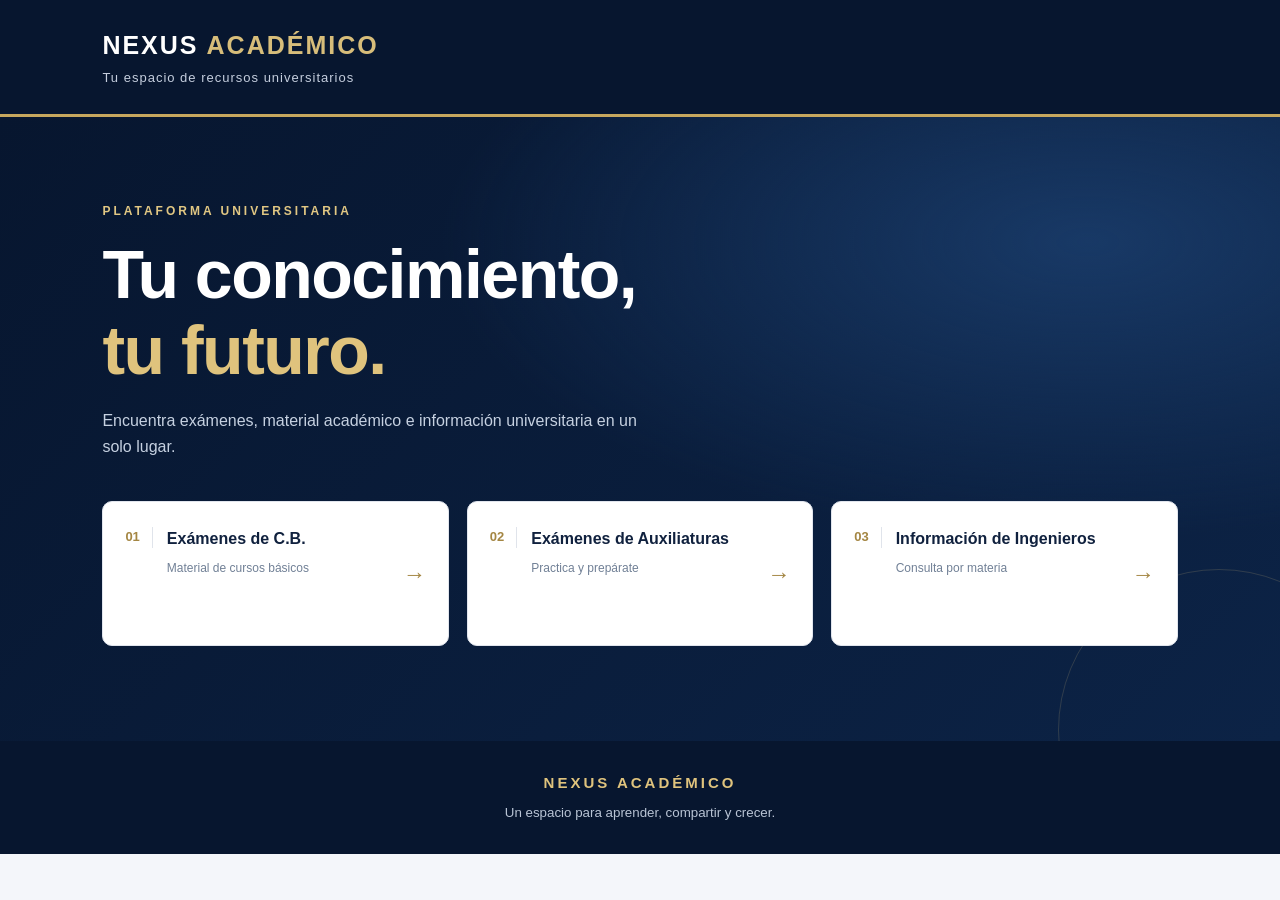
==== index.html @ 1595bf20 "Actualizar diseño y materias de examenes" ====
<!DOCTYPE html>
<html lang="es">
<head>
    <meta charset="UTF-8">
    <meta name="viewport" content="width=device-width, initial-scale=1.0">
    <title>Nexus Académico</title>
    <link rel="stylesheet" href="styles.css">
</head>
<body>

    <header class="encabezado">
        <a href="index.html" class="logo">NEXUS <span>ACADÉMICO</span></a>
        <p>Tu espacio de recursos universitarios</p>
    </header>

    <main>
        <section id="inicio" class="portada">
            <p class="etiqueta">PLATAFORMA UNIVERSITARIA</p>

            <h1>Tu conocimiento,<br><span>tu futuro.</span></h1>

            <p class="descripcion">
                Encuentra exámenes, material académico e información
                universitaria en un solo lugar.
            </p>

            <div class="menu-principal">

                <a href="cb.html" class="boton-menu">
                    <span class="numero">01</span>
                    <span>
                        <strong>Exámenes de C.B.</strong>
                        <small>Material de cursos básicos</small>
                    </span>
                    <span class="flecha">→</span>
                </a>

                <a href="auxiliaturas.html" class="boton-menu">
                    <span class="numero">02</span>
                    <span>
                        <strong>Exámenes de Auxiliaturas</strong>
                        <small>Practica y prepárate</small>
                    </span>
                    <span class="flecha">→</span>
                </a>

                <a href="ingenieros.html" class="boton-menu">
                    <span class="numero">03</span>
                    <span>
                        <strong>Información de Ingenieros</strong>
                        <small>Consulta por materia</small>
                    </span>
                    <span class="flecha">→</span>
                </a>

            </div>
        </section>
    </main>

    <footer>
        <p>NEXUS ACADÉMICO</p>
        <small>Un espacio para aprender, compartir y crecer.</small>
    </footer>

</body>
</html>
---- styles.css ----
/* =================================
   NEXUS ACADÉMICO - DISEÑO PRINCIPAL
================================= */

* {
    margin: 0;
    padding: 0;
    box-sizing: border-box;
}

html {
    scroll-behavior: smooth;
    scroll-padding-top: 30px;
}

body {
    font-family: "Segoe UI", Arial, sans-serif;
    background: #f4f6fa;
    color: #17243c;
    line-height: 1.6;
}

/* ENCABEZADO */

.encabezado {
    background: #07162f;
    color: white;
    padding: 25px 8%;
    border-bottom: 3px solid #c6a75e;
}

.logo {
    display: inline-block;
    color: white;
    text-decoration: none;
    font-size: 25px;
    font-weight: 800;
    letter-spacing: 2px;
}

.logo span {
    color: #d7bd7a;
}

.encabezado p {
    color: #c5cede;
    font-size: 13px;
    margin-top: 3px;
    letter-spacing: 1px;
}

/* PORTADA PRINCIPAL */

.portada {
    background:
        radial-gradient(ellipse at 85% 20%, #183966 0%, transparent 42%),
        linear-gradient(135deg, #07162f, #0c2346);
    color: white;
    padding: 85px 8% 95px;
    position: relative;
    overflow: hidden;
}

.portada::after {
    content: "";
    position: absolute;
    width: 320px;
    height: 320px;
    border: 1px solid rgba(215, 189, 122, 0.18);
    border-radius: 50%;
    right: -100px;
    bottom: -150px;
    pointer-events: none;
}

.etiqueta {
    color: #b4944f;
    font-size: 12px;
    font-weight: 800;
    letter-spacing: 3px;
    margin-bottom: 15px;
}

.portada .etiqueta {
    color: #e1c783;
}

.portada h1 {
    font-size: clamp(42px, 6vw, 68px);
    line-height: 1.12;
    margin-bottom: 20px;
    letter-spacing: -1.5px;
}

.portada h1 span {
    color: #dfc37d;
}

.descripcion {
    max-width: 540px;
    color: #c6d1e1;
    font-size: 16px;
    margin-bottom: 42px;
}

/* BOTONES PRINCIPALES */

.menu-principal {
    display: grid;
    grid-template-columns: repeat(3, minmax(0, 1fr));
    gap: 18px;
    position: relative;
    z-index: 1;
}

.boton-menu {
    background: #ffffff;
    color: #10213e;
    text-decoration: none;
    padding: 25px 22px;
    min-height: 145px;
    border-radius: 10px;
    border: 1px solid #e1e5ed;
    display: flex;
    align-items: flex-start;
    gap: 14px;
    transition: transform 0.25s, box-shadow 0.25s;
}

.boton-menu:hover {
    transform: translateY(-6px);
    box-shadow: 0 15px 35px rgba(0, 0, 0, 0.2);
}

.numero {
    color: #a48643;
    font-size: 13px;
    font-weight: 800;
    border-right: 1px solid #e0e4eb;
    padding-right: 12px;
}

.boton-menu strong {
    display: block;
    font-size: 16px;
    line-height: 1.5;
}

.boton-menu small {
    display: block;
    color: #718096;
    margin-top: 8px;
    font-size: 12px;
}

.flecha {
    color: #a48643;
    font-size: 23px;
    margin-left: auto;
    align-self: center;
}

/* SECCIONES */

.seccion {
    padding: 75px 8%;
    scroll-margin-top: 15px;
}

.seccion:nth-of-type(odd) {
    background: #ffffff;
}

.volver {
    display: inline-block;
    color: #304b72;
    text-decoration: none;
    font-size: 13px;
    font-weight: 700;
    margin-bottom: 28px;
}

.volver:hover {
    color: #a48643;
}

.seccion h2,
.comentarios h2 {
    font-size: clamp(27px, 4vw, 38px);
    color: #0a1b38;
    margin-bottom: 8px;
}

.texto-seccion {
    color: #748096;
    margin-bottom: 30px;
}

/* TARJETAS DE MATERIAS */

.materias {
    display: grid;
    grid-template-columns: repeat(3, minmax(0, 1fr));
    gap: 22px;
    margin-top: 30px;
}

.tarjeta-materia {
    background: #ffffff;
    border: 1px solid #e3e8f0;
    border-radius: 12px;
    padding: 28px 23px;
    box-shadow: 0 5px 20px rgba(14, 34, 66, 0.04);
    transition: transform 0.2s, box-shadow 0.2s;
}

.tarjeta-materia:hover {
    transform: translateY(-4px);
    box-shadow: 0 12px 30px rgba(14, 34, 66, 0.1);
}

.tarjeta-materia h3 {
    color: #102b53;
    font-size: 27px;
    letter-spacing: 2px;
}

.tarjeta-materia p {
    color: #7c8799;
    font-size: 13px;
    margin-bottom: 22px;
}

.boton-secundario {
    display: inline-block;
    background: #f1f4f9;
    border: 1px solid #dfe5ef;
    color: #19365f;
    padding: 10px 13px;
    border-radius: 6px;
    margin: 4px 3px 4px 0;
    font-size: 12px;
    font-weight: 700;
    cursor: pointer;
    transition: background 0.2s, color 0.2s;
}

.boton-secundario:hover {
    background: #102b53;
    color: white;
}

/* COMENTARIOS */

.comentarios {
    background: #eaf0f7;
    padding: 75px 8%;
}

.comentarios form {
    max-width: 650px;
    background: white;
    padding: 30px;
    border-radius: 12px;
    border: 1px solid #dfe6ef;
    box-shadow: 0 8px 25px rgba(14, 34, 66, 0.05);
}

.comentarios label {
    display: block;
    color: #203554;
    font-weight: 700;
    font-size: 13px;
    margin-bottom: 8px;
}

.comentarios input,
.comentarios textarea {
    width: 100%;
    padding: 13px 14px;
    border: 1px solid #dce3ed;
    border-radius: 7px;
    margin-bottom: 20px;
    font: inherit;
    font-size: 14px;
    color: #17243c;
    background: #fbfcfe;
    outline: none;
}

.comentarios input:focus,
.comentarios textarea:focus {
    border-color: #284b7a;
    box-shadow: 0 0 0 3px rgba(40, 75, 122, 0.1);
}

.comentarios textarea {
    resize: vertical;
}

.boton-enviar {
    background: #0b2143;
    color: white;
    border: none;
    border-radius: 7px;
    padding: 13px 22px;
    font-size: 13px;
    font-weight: 700;
    cursor: pointer;
    transition: background 0.2s;
}

.boton-enviar:hover {
    background: #244675;
}

/* COMENTARIOS PUBLICADOS */

#lista-comentarios {
    max-width: 650px;
    margin-top: 25px;
}

.comentario-publicado {
    background: white;
    border-left: 4px solid #b4944f;
    padding: 18px;
    border-radius: 7px;
    margin-bottom: 12px;
    overflow-wrap: anywhere;
}

.comentario-publicado strong {
    color: #102b53;
}

.comentario-publicado p {
    color: #59677c;
    margin-top: 6px;
}

/* PIE DE PÁGINA */

footer {
    background: #07162f;
    color: white;
    text-align: center;
    padding: 30px 15px;
}

footer p {
    font-size: 15px;
    font-weight: 800;
    letter-spacing: 3px;
    color: #dfc37d;
}

footer small {
    color: #b9c4d5;
    display: block;
    margin-top: 7px;
}

/* ADAPTACIÓN A CELULARES Y TABLETS */

@media (max-width: 900px) {
    .menu-principal {
        grid-template-columns: 1fr;
    }

    .boton-menu {
        min-height: auto;
    }

    .materias {
        grid-template-columns: repeat(2, minmax(0, 1fr));
    }
}

@media (max-width: 560px) {
    .encabezado {
        padding: 20px 6%;
    }

    .logo {
        font-size: 20px;
    }

    .portada,
    .seccion,
    .comentarios {
        padding: 55px 6%;
    }

    .materias {
        grid-template-columns: 1fr;
    }

    .comentarios form {
        padding: 20px;
    }
}
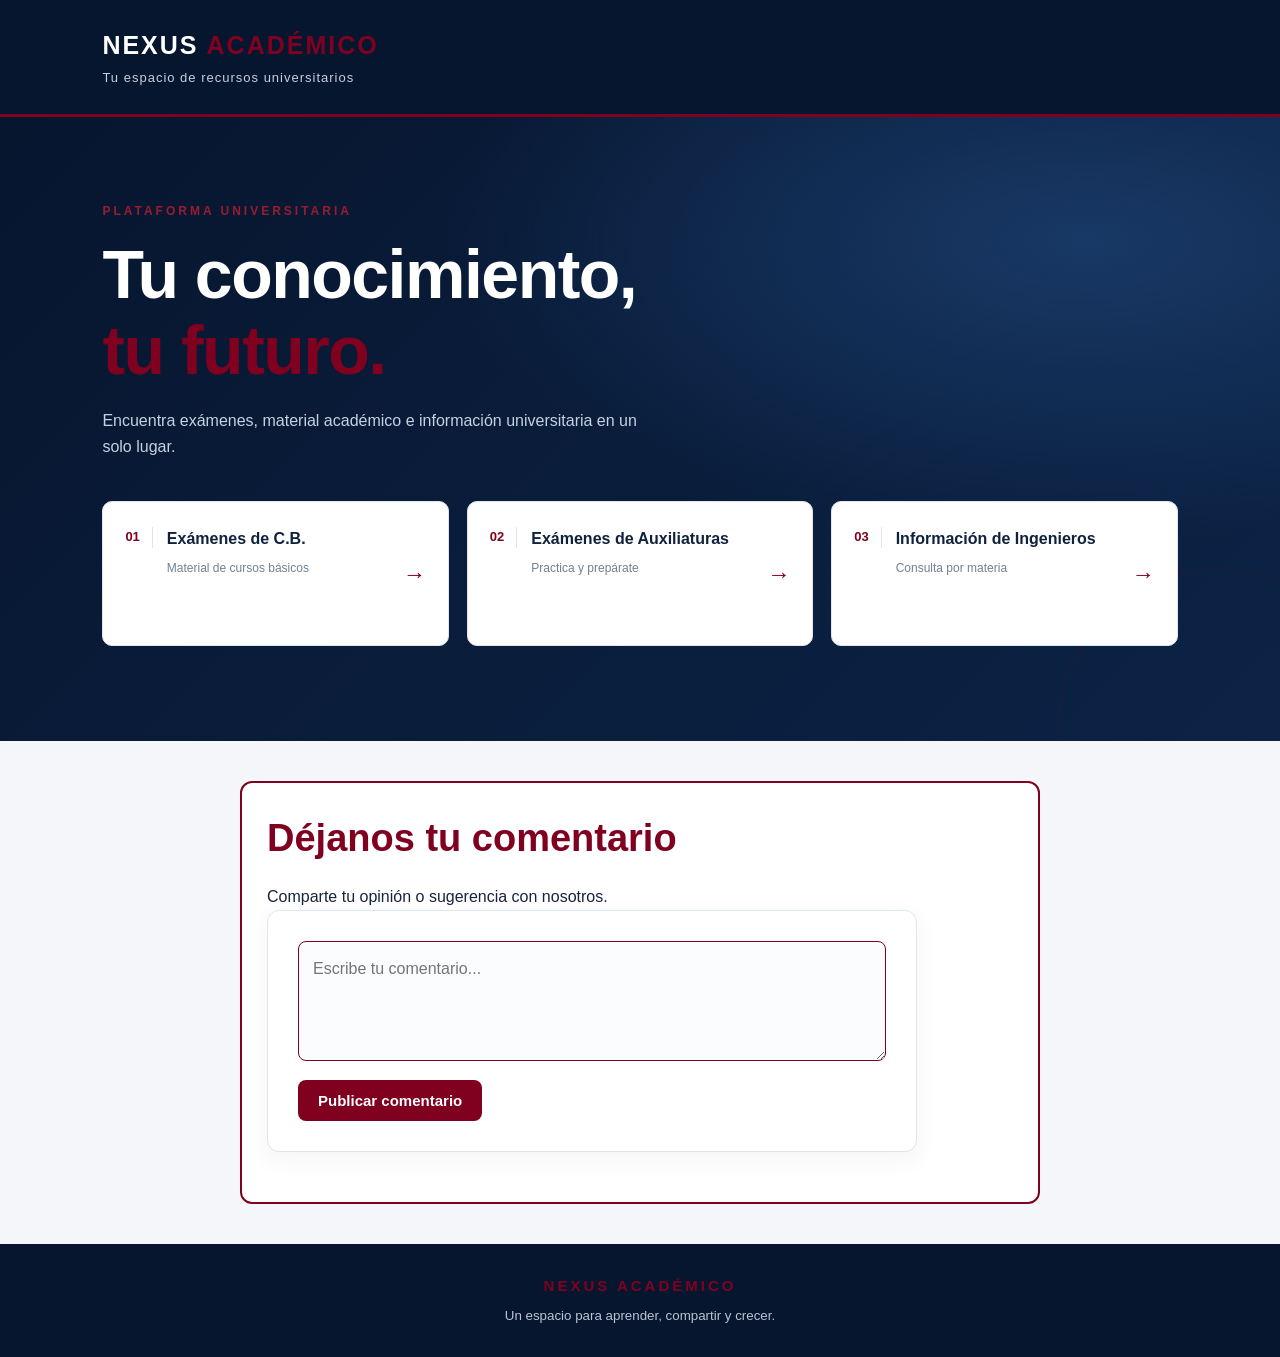
==== commit 991d30a0: "Agregar comentarios con opcion de eliminar" ====
--- a/index.html
+++ b/index.html
@@ -1,3 +1,4 @@
+
 <!DOCTYPE html>
 <html lang="es">
 <head>
@@ -5,19 +6,106 @@
     <meta name="viewport" content="width=device-width, initial-scale=1.0">
     <title>Nexus Académico</title>
     <link rel="stylesheet" href="styles.css">
+
+    <style>
+        .comentarios {
+            max-width: 800px;
+            margin: 40px auto;
+            padding: 25px;
+            background: #ffffff;
+            border: 2px solid #800020;
+            border-radius: 12px;
+        }
+
+        .comentarios h2 {
+            color: #800020;
+            margin-bottom: 15px;
+        }
+
+        #form-comentarios textarea {
+            width: 100%;
+            min-height: 120px;
+            padding: 14px;
+            border: 1px solid #800020;
+            border-radius: 8px;
+            font-family: inherit;
+            font-size: 16px;
+            resize: vertical;
+            box-sizing: border-box;
+            margin-bottom: 12px;
+        }
+
+        .boton-enviar {
+            background: #800020;
+            color: #ffffff;
+            border: none;
+            padding: 12px 20px;
+            border-radius: 8px;
+            cursor: pointer;
+            font-size: 15px;
+        }
+
+        .boton-enviar:hover {
+            background: #5c0017;
+        }
+
+        #lista-comentarios {
+            margin-top: 25px;
+        }
+
+        .comentario-publicado {
+            padding: 15px;
+            margin-bottom: 12px;
+            background: #f8f4f5;
+            border-left: 4px solid #800020;
+            border-radius: 6px;
+            overflow-wrap: anywhere;
+            white-space: pre-wrap;
+        }
+
+        .comentario-publicado p {
+            margin: 0;
+        }
+
+        .boton-eliminar {
+            margin-top: 12px;
+            background: #555555;
+            color: #ffffff;
+            border: none;
+            padding: 8px 12px;
+            border-radius: 6px;
+            cursor: pointer;
+        }
+
+        .boton-eliminar:hover {
+            background: #333333;
+        }
+
+        #mensaje-estado {
+            color: #800020;
+            margin-top: 10px;
+        }
+    </style>
 </head>
+
 <body>
 
     <header class="encabezado">
-        <a href="index.html" class="logo">NEXUS <span>ACADÉMICO</span></a>
+        <a href="index.html" class="logo">
+            NEXUS <span>ACADÉMICO</span>
+        </a>
         <p>Tu espacio de recursos universitarios</p>
     </header>
 
     <main>
         <section id="inicio" class="portada">
+
             <p class="etiqueta">PLATAFORMA UNIVERSITARIA</p>
 
-            <h1>Tu conocimiento,<br><span>tu futuro.</span></h1>
+            <h1>
+                Tu conocimiento,<br>
+                <span>tu futuro.</span>
+            </h1>
 
             <p class="descripcion">
                 Encuentra exámenes, material académico e información
@@ -55,6 +143,30 @@
 
             </div>
         </section>
+
+        <section class="comentarios" id="comentarios">
+
+            <h2>Déjanos tu comentario</h2>
+
+            <p>Comparte tu opinión o sugerencia con nosotros.</p>
+
+            <form id="form-comentarios">
+                <textarea
+                    id="mensaje"
+                    placeholder="Escribe tu comentario..."
+                    required
+                ></textarea>
+
+                <button type="submit" class="boton-enviar">
+                    Publicar comentario
+                </button>
+            </form>
+
+            <p id="mensaje-estado" aria-live="polite"></p>
+
+            <div id="lista-comentarios"></div>
+
+        </section>
     </main>
 
     <footer>
@@ -62,5 +174,53 @@
         <small>Un espacio para aprender, compartir y crecer.</small>
     </footer>
 
+    <script>
+        const formulario = document.getElementById("form-comentarios");
+        const campoMensaje = document.getElementById("mensaje");
+        const listaComentarios = document.getElementById("lista-comentarios");
+        const estado = document.getElementById("mensaje-estado");
+
+        formulario.addEventListener("submit", function(evento) {
+            evento.preventDefault();
+
+            const mensaje = campoMensaje.value.trim();
+
+            if (mensaje === "") {
+                estado.textContent = "Escribe un comentario antes de publicar.";
+                return;
+            }
+
+            const comentario = document.createElement("div");
+            comentario.className = "comentario-publicado";
+
+            const texto = document.createElement("p");
+            texto.textContent = mensaje;
+
+            const botonEliminar = document.createElement("button");
+            botonEliminar.type = "button";
+            botonEliminar.textContent = "🗑️ Eliminar";
+            botonEliminar.className = "boton-eliminar";
+
+            botonEliminar.addEventListener("click", function() {
+                const confirmar = confirm(
+                    "¿Estás segura de que quieres eliminar este comentario?"
+                );
+
+                if (confirmar) {
+                    comentario.remove();
+                    estado.textContent = "Comentario eliminado.";
+                }
+            });
+
+            comentario.appendChild(texto);
+            comentario.appendChild(botonEliminar);
+
+            listaComentarios.prepend(comentario);
+
+            campoMensaje.value = "";
+            estado.textContent = "¡Comentario publicado!";
+        });
+    </script>
+
 </body>
 </html>
--- a/styles.css
+++ b/styles.css
@@ -1,5 +1,7 @@
+
 /* =================================
    NEXUS ACADÉMICO - DISEÑO PRINCIPAL
+   AZUL MARINO, BLANCO Y ROJO VINO
 ================================= */
 
 * {
@@ -26,7 +28,7 @@
     background: #07162f;
     color: white;
     padding: 25px 8%;
-    border-bottom: 3px solid #c6a75e;
+    border-bottom: 3px solid #800020;
 }
 
 .logo {
@@ -39,7 +41,7 @@
 }
 
 .logo span {
-    color: #d7bd7a;
+    color: #800020;
 }
 
 .encabezado p {
@@ -66,7 +68,7 @@
     position: absolute;
     width: 320px;
     height: 320px;
-    border: 1px solid rgba(215, 189, 122, 0.18);
+    border: 1px solid rgba(128, 0, 32, 0.18);
     border-radius: 50%;
     right: -100px;
     bottom: -150px;
@@ -74,7 +76,7 @@
 }
 
 .etiqueta {
-    color: #b4944f;
+    color: #800020;
     font-size: 12px;
     font-weight: 800;
     letter-spacing: 3px;
@@ -82,7 +84,7 @@
 }
 
 .portada .etiqueta {
-    color: #e1c783;
+    color: #9B1B30;
 }
 
 .portada h1 {
@@ -93,7 +95,7 @@
 }
 
 .portada h1 span {
-    color: #dfc37d;
+    color: #800020;
 }
 
 .descripcion {
@@ -133,7 +135,7 @@
 }
 
 .numero {
-    color: #a48643;
+    color: #800020;
     font-size: 13px;
     font-weight: 800;
     border-right: 1px solid #e0e4eb;
@@ -154,7 +156,7 @@
 }
 
 .flecha {
-    color: #a48643;
+    color: #800020;
     font-size: 23px;
     margin-left: auto;
     align-self: center;
@@ -181,7 +183,7 @@
 }
 
 .volver:hover {
-    color: #a48643;
+    color: #800020;
 }
 
 .seccion h2,
@@ -246,7 +248,8 @@
 }
 
 .boton-secundario:hover {
-    background: #102b53;
+    background: #800020;
+    border-color: #800020;
     color: white;
 }
 
@@ -290,8 +293,8 @@
 
 .comentarios input:focus,
 .comentarios textarea:focus {
-    border-color: #284b7a;
-    box-shadow: 0 0 0 3px rgba(40, 75, 122, 0.1);
+    border-color: #800020;
+    box-shadow: 0 0 0 3px rgba(128, 0, 32, 0.1);
 }
 
 .comentarios textarea {
@@ -311,7 +314,7 @@
 }
 
 .boton-enviar:hover {
-    background: #244675;
+    background: #800020;
 }
 
 /* COMENTARIOS PUBLICADOS */
@@ -323,7 +326,7 @@
 
 .comentario-publicado {
     background: white;
-    border-left: 4px solid #b4944f;
+    border-left: 4px solid #800020;
     padding: 18px;
     border-radius: 7px;
     margin-bottom: 12px;
@@ -352,7 +355,7 @@
     font-size: 15px;
     font-weight: 800;
     letter-spacing: 3px;
-    color: #dfc37d;
+    color: #800020;
 }
 
 footer small {
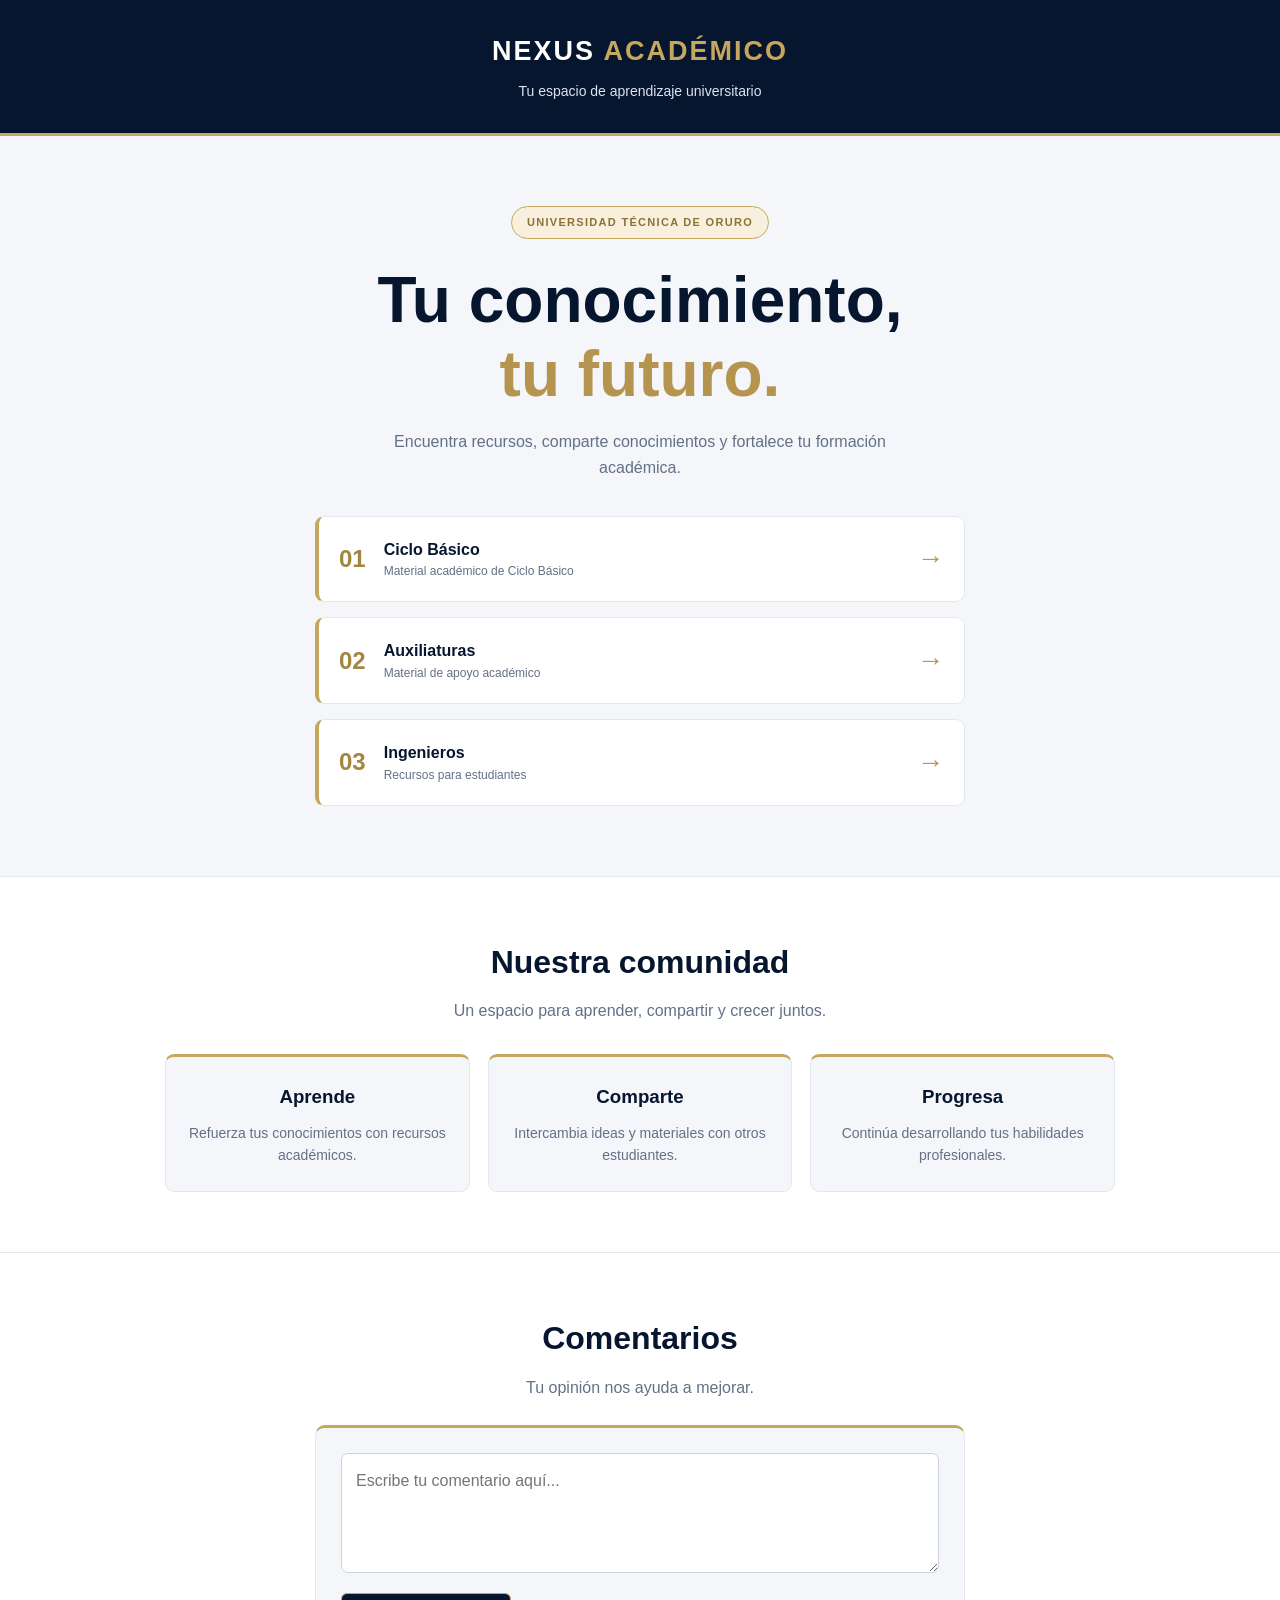
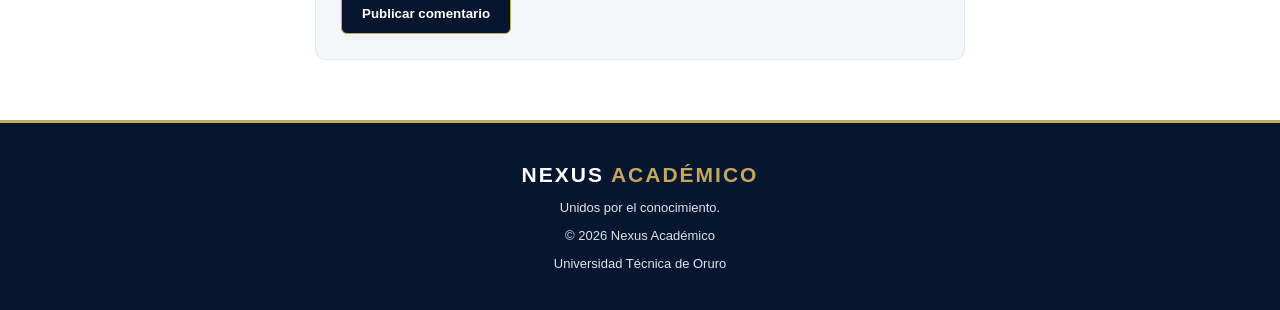
==== commit 4f833e1b: "Actualizar diseño de Auxiliaturas" ====
--- a/index.html
+++ b/index.html
@@ -6,219 +6,142 @@
     <meta name="viewport" content="width=device-width, initial-scale=1.0">
     <title>Nexus Académico</title>
     <link rel="stylesheet" href="styles.css">
-
-    <style>
-        .comentarios {
-            max-width: 800px;
-            margin: 40px auto;
-            padding: 25px;
-            background: #ffffff;
-            border: 2px solid #800020;
-            border-radius: 12px;
-        }
-
-        .comentarios h2 {
-            color: #800020;
-            margin-bottom: 15px;
-        }
-
-        #form-comentarios textarea {
-            width: 100%;
-            min-height: 120px;
-            padding: 14px;
-            border: 1px solid #800020;
-            border-radius: 8px;
-            font-family: inherit;
-            font-size: 16px;
-            resize: vertical;
-            box-sizing: border-box;
-            margin-bottom: 12px;
-        }
-
-        .boton-enviar {
-            background: #800020;
-            color: #ffffff;
-            border: none;
-            padding: 12px 20px;
-            border-radius: 8px;
-            cursor: pointer;
-            font-size: 15px;
-        }
-
-        .boton-enviar:hover {
-            background: #5c0017;
-        }
-
-        #lista-comentarios {
-            margin-top: 25px;
-        }
-
-        .comentario-publicado {
-            padding: 15px;
-            margin-bottom: 12px;
-            background: #f8f4f5;
-            border-left: 4px solid #800020;
-            border-radius: 6px;
-            overflow-wrap: anywhere;
-            white-space: pre-wrap;
-        }
-
-        .comentario-publicado p {
-            margin: 0;
-        }
-
-        .boton-eliminar {
-            margin-top: 12px;
-            background: #555555;
-            color: #ffffff;
-            border: none;
-            padding: 8px 12px;
-            border-radius: 6px;
-            cursor: pointer;
-        }
-
-        .boton-eliminar:hover {
-            background: #333333;
-        }
-
-        #mensaje-estado {
-            color: #800020;
-            margin-top: 10px;
-        }
-    </style>
 </head>
-
 <body>
 
     <header class="encabezado">
         <a href="index.html" class="logo">
             NEXUS <span>ACADÉMICO</span>
         </a>
-        <p>Tu espacio de recursos universitarios</p>
+        <p>Tu espacio de aprendizaje universitario</p>
     </header>
 
     <main>
-        <section id="inicio" class="portada">
+        <section class="portada">
+            <div class="etiqueta">UNIVERSIDAD TÉCNICA DE ORURO</div>
 
-            <p class="etiqueta">PLATAFORMA UNIVERSITARIA</p>
-
-            <h1>
-                Tu conocimiento,<br>
+            <h1>Tu conocimiento,<br>
                 <span>tu futuro.</span>
             </h1>
 
             <p class="descripcion">
-                Encuentra exámenes, material académico e información
-                universitaria en un solo lugar.
+                Encuentra recursos, comparte conocimientos
+                y fortalece tu formación académica.
             </p>
 
             <div class="menu-principal">
-
                 <a href="cb.html" class="boton-menu">
                     <span class="numero">01</span>
-                    <span>
-                        <strong>Exámenes de C.B.</strong>
-                        <small>Material de cursos básicos</small>
+                    <span class="texto-boton">
+                        <strong>Ciclo Básico</strong>
+                        <small>Material académico de Ciclo Básico</small>
                     </span>
                     <span class="flecha">→</span>
                 </a>
 
                 <a href="auxiliaturas.html" class="boton-menu">
                     <span class="numero">02</span>
-                    <span>
-                        <strong>Exámenes de Auxiliaturas</strong>
-                        <small>Practica y prepárate</small>
+                    <span class="texto-boton">
+                        <strong>Auxiliaturas</strong>
+                        <small>Material de apoyo académico</small>
                     </span>
                     <span class="flecha">→</span>
                 </a>
 
                 <a href="ingenieros.html" class="boton-menu">
                     <span class="numero">03</span>
-                    <span>
-                        <strong>Información de Ingenieros</strong>
-                        <small>Consulta por materia</small>
+                    <span class="texto-boton">
+                        <strong>Ingenieros</strong>
+                        <small>Recursos para estudiantes</small>
                     </span>
                     <span class="flecha">→</span>
                 </a>
-
             </div>
         </section>
 
-        <section class="comentarios" id="comentarios">
+        <section class="seccion">
+            <h2>Nuestra comunidad</h2>
+            <p>
+                Un espacio para aprender, compartir y crecer juntos.
+            </p>
 
-            <h2>Déjanos tu comentario</h2>
+            <div class="materias">
+                <div class="tarjeta-materia">
+                    <h3>Aprende</h3>
+                    <p>Refuerza tus conocimientos con recursos académicos.</p>
+                </div>
 
-            <p>Comparte tu opinión o sugerencia con nosotros.</p>
+                <div class="tarjeta-materia">
+                    <h3>Comparte</h3>
+                    <p>Intercambia ideas y materiales con otros estudiantes.</p>
+                </div>
 
-            <form id="form-comentarios">
-                <textarea
-                    id="mensaje"
-                    placeholder="Escribe tu comentario..."
-                    required
-                ></textarea>
+                <div class="tarjeta-materia">
+                    <h3>Progresa</h3>
+                    <p>Continúa desarrollando tus habilidades profesionales.</p>
+                </div>
+            </div>
+        </section>
 
-                <button type="submit" class="boton-enviar">
+        <section class="seccion">
+            <h2>Comentarios</h2>
+            <p>Tu opinión nos ayuda a mejorar.</p>
+
+            <div class="comentarios">
+                <textarea id="mensaje"
+                    placeholder="Escribe tu comentario aquí..."
+                    maxlength="500"></textarea>
+
+                <button class="boton-enviar" id="publicar" type="button">
                     Publicar comentario
                 </button>
-            </form>
 
-            <p id="mensaje-estado" aria-live="polite"></p>
-
-            <div id="lista-comentarios"></div>
-
+                <div id="lista-comentarios"></div>
+            </div>
         </section>
     </main>
 
     <footer>
-        <p>NEXUS ACADÉMICO</p>
-        <small>Un espacio para aprender, compartir y crecer.</small>
+        <a href="index.html" class="logo logo-footer">
+            NEXUS <span>ACADÉMICO</span>
+        </a>
+        <p>Unidos por el conocimiento.</p>
+        <p>© 2026 Nexus Académico</p>
+        <p>Universidad Técnica de Oruro</p>
     </footer>
 
     <script>
-        const formulario = document.getElementById("form-comentarios");
-        const campoMensaje = document.getElementById("mensaje");
-        const listaComentarios = document.getElementById("lista-comentarios");
-        const estado = document.getElementById("mensaje-estado");
+        const mensaje = document.getElementById("mensaje");
+        const publicar = document.getElementById("publicar");
+        const lista = document.getElementById("lista-comentarios");
 
-        formulario.addEventListener("submit", function(evento) {
-            evento.preventDefault();
+        publicar.addEventListener("click", function () {
+            const texto = mensaje.value.trim();
 
-            const mensaje = campoMensaje.value.trim();
-
-            if (mensaje === "") {
-                estado.textContent = "Escribe un comentario antes de publicar.";
+            if (texto === "") {
+                alert("Escribe un comentario primero.");
                 return;
             }
 
             const comentario = document.createElement("div");
             comentario.className = "comentario-publicado";
 
-            const texto = document.createElement("p");
-            texto.textContent = mensaje;
+            const contenido = document.createElement("p");
+            contenido.textContent = texto;
 
-            const botonEliminar = document.createElement("button");
-            botonEliminar.type = "button";
-            botonEliminar.textContent = "🗑️ Eliminar";
-            botonEliminar.className = "boton-eliminar";
+            const eliminar = document.createElement("button");
+            eliminar.textContent = "Eliminar";
+            eliminar.className = "boton-eliminar";
 
-            botonEliminar.addEventListener("click", function() {
-                const confirmar = confirm(
-                    "¿Estás segura de que quieres eliminar este comentario?"
-                );
-
-                if (confirmar) {
-                    comentario.remove();
-                    estado.textContent = "Comentario eliminado.";
-                }
+            eliminar.addEventListener("click", function () {
+                comentario.remove();
             });
 
-            comentario.appendChild(texto);
-            comentario.appendChild(botonEliminar);
+            comentario.appendChild(contenido);
+            comentario.appendChild(eliminar);
+            lista.prepend(comentario);
 
-            listaComentarios.prepend(comentario);
-
-            campoMensaje.value = "";
-            estado.textContent = "¡Comentario publicado!";
+            mensaje.value = "";
         });
     </script>
 
--- a/styles.css
+++ b/styles.css
@@ -1,8 +1,15 @@
 
-/* =================================
-   NEXUS ACADÉMICO - DISEÑO PRINCIPAL
-   AZUL MARINO, BLANCO Y ROJO VINO
-================================= */
+:root {
+    --azul-marino: #07162f;
+    --azul-oscuro: #0c2346;
+    --azul-medio: #102b53;
+    --dorado: #c6a75e;
+    --dorado-claro: #d7bd7a;
+    --blanco: #ffffff;
+    --fondo: #f4f6fa;
+    --gris: #647086;
+    --borde: #e3e8f0;
+}
 
 * {
     margin: 0;
@@ -12,394 +19,283 @@
 
 html {
     scroll-behavior: smooth;
-    scroll-padding-top: 30px;
 }
 
 body {
-    font-family: "Segoe UI", Arial, sans-serif;
-    background: #f4f6fa;
-    color: #17243c;
+    font-family: Arial, Helvetica, sans-serif;
+    background: var(--fondo);
+    color: var(--azul-marino);
     line-height: 1.6;
 }
 
-/* ENCABEZADO */
-
 .encabezado {
-    background: #07162f;
-    color: white;
-    padding: 25px 8%;
-    border-bottom: 3px solid #800020;
+    background: var(--azul-marino);
+    color: var(--blanco);
+    text-align: center;
+    padding: 30px 20px;
+    border-bottom: 3px solid var(--dorado);
 }
 
 .logo {
     display: inline-block;
-    color: white;
     text-decoration: none;
-    font-size: 25px;
+    color: var(--blanco);
+    font-size: 27px;
     font-weight: 800;
     letter-spacing: 2px;
 }
 
 .logo span {
-    color: #800020;
+    color: var(--dorado);
 }
 
 .encabezado p {
-    color: #c5cede;
-    font-size: 13px;
-    margin-top: 3px;
-    letter-spacing: 1px;
-}
-
-/* PORTADA PRINCIPAL */
+    margin-top: 7px;
+    color: #dce3ef;
+    font-size: 14px;
+}
 
 .portada {
-    background:
-        radial-gradient(ellipse at 85% 20%, #183966 0%, transparent 42%),
-        linear-gradient(135deg, #07162f, #0c2346);
-    color: white;
-    padding: 85px 8% 95px;
-    position: relative;
-    overflow: hidden;
-}
-
-.portada::after {
-    content: "";
-    position: absolute;
-    width: 320px;
-    height: 320px;
-    border: 1px solid rgba(128, 0, 32, 0.18);
-    border-radius: 50%;
-    right: -100px;
-    bottom: -150px;
-    pointer-events: none;
+    max-width: 900px;
+    margin: auto;
+    padding: 70px 25px;
+    text-align: center;
 }
 
 .etiqueta {
-    color: #800020;
+    display: inline-block;
+    color: #8c7139;
+    background: #f8f0dc;
+    border: 1px solid var(--dorado);
+    border-radius: 30px;
+    padding: 7px 15px;
+    font-size: 11px;
+    font-weight: bold;
+    letter-spacing: 1.3px;
+}
+
+h1 {
+    color: var(--azul-marino);
+    font-size: clamp(38px, 7vw, 64px);
+    line-height: 1.15;
+    margin: 25px 0 18px;
+}
+
+h1 span {
+    color: #b4944f;
+}
+
+.descripcion {
+    max-width: 550px;
+    margin: 0 auto 35px;
+    color: var(--gris);
+}
+
+.menu-principal {
+    display: grid;
+    gap: 15px;
+    max-width: 650px;
+    margin: auto;
+}
+
+.boton-menu {
+    display: flex;
+    align-items: center;
+    gap: 18px;
+    padding: 20px;
+    background: var(--blanco);
+    border: 1px solid var(--borde);
+    border-left: 4px solid var(--dorado);
+    border-radius: 9px;
+    color: var(--azul-marino);
+    text-decoration: none;
+    text-align: left;
+    transition: 0.2s;
+}
+
+.boton-menu:hover {
+    transform: translateY(-3px);
+    box-shadow: 0 8px 20px #07162f12;
+    border-color: var(--dorado);
+}
+
+.numero {
+    color: #a48643;
+    font-size: 24px;
+    font-weight: bold;
+}
+
+.texto-boton {
+    display: flex;
+    flex-direction: column;
+    flex: 1;
+}
+
+.texto-boton strong {
+    font-size: 16px;
+}
+
+.texto-boton small {
+    color: var(--gris);
     font-size: 12px;
-    font-weight: 800;
-    letter-spacing: 3px;
-    margin-bottom: 15px;
-}
-
-.portada .etiqueta {
-    color: #9B1B30;
-}
-
-.portada h1 {
-    font-size: clamp(42px, 6vw, 68px);
-    line-height: 1.12;
-    margin-bottom: 20px;
-    letter-spacing: -1.5px;
-}
-
-.portada h1 span {
-    color: #800020;
-}
-
-.descripcion {
-    max-width: 540px;
-    color: #c6d1e1;
-    font-size: 16px;
-    margin-bottom: 42px;
-}
-
-/* BOTONES PRINCIPALES */
-
-.menu-principal {
+}
+
+.flecha {
+    color: #b4944f;
+    font-size: 27px;
+    font-weight: bold;
+}
+
+.seccion {
+    padding: 60px 20px;
+    text-align: center;
+    background: var(--blanco);
+    border-top: 1px solid var(--borde);
+}
+
+.seccion h2 {
+    color: var(--azul-marino);
+    font-size: 32px;
+    margin-bottom: 10px;
+}
+
+.seccion > p {
+    color: var(--gris);
+    margin-bottom: 25px;
+}
+
+.materias {
     display: grid;
     grid-template-columns: repeat(3, minmax(0, 1fr));
     gap: 18px;
-    position: relative;
-    z-index: 1;
-}
-
-.boton-menu {
-    background: #ffffff;
-    color: #10213e;
-    text-decoration: none;
-    padding: 25px 22px;
-    min-height: 145px;
+    max-width: 950px;
+    margin: 30px auto 0;
+}
+
+.tarjeta-materia {
+    background: var(--fondo);
+    padding: 25px 18px;
+    border: 1px solid var(--borde);
+    border-top: 3px solid var(--dorado);
+    border-radius: 9px;
+}
+
+.tarjeta-materia h3 {
+    color: var(--azul-marino);
+    margin-bottom: 10px;
+}
+
+.tarjeta-materia p {
+    color: var(--gris);
+    font-size: 14px;
+}
+
+.comentarios {
+    max-width: 650px;
+    margin: 25px auto 0;
+    padding: 25px;
+    background: var(--fondo);
+    border: 1px solid var(--borde);
+    border-top: 3px solid var(--dorado);
     border-radius: 10px;
-    border: 1px solid #e1e5ed;
-    display: flex;
-    align-items: flex-start;
-    gap: 14px;
-    transition: transform 0.25s, box-shadow 0.25s;
-}
-
-.boton-menu:hover {
-    transform: translateY(-6px);
-    box-shadow: 0 15px 35px rgba(0, 0, 0, 0.2);
-}
-
-.numero {
-    color: #800020;
+    text-align: left;
+}
+
+#mensaje {
+    width: 100%;
+    min-height: 120px;
+    padding: 14px;
+    resize: vertical;
+    font: inherit;
+    color: var(--azul-marino);
+    background: var(--blanco);
+    border: 1px solid #cbd3e0;
+    border-radius: 7px;
+    outline: none;
+}
+
+#mensaje:focus {
+    border-color: var(--dorado);
+    box-shadow: 0 0 0 2px #c6a75e30;
+}
+
+.boton-enviar {
+    display: inline-block;
+    margin-top: 12px;
+    padding: 12px 20px;
+    color: var(--blanco);
+    background: var(--azul-marino);
+    border: 1px solid var(--dorado);
+    border-radius: 6px;
+    cursor: pointer;
+    font-weight: bold;
+}
+
+.boton-enviar:hover {
+    background: var(--azul-medio);
+}
+
+.comentario-publicado {
+    margin-top: 15px;
+    padding: 15px;
+    background: var(--blanco);
+    border: 1px solid var(--borde);
+    border-left: 3px solid var(--dorado);
+    border-radius: 7px;
+    overflow-wrap: anywhere;
+}
+
+.comentario-publicado p {
+    white-space: pre-wrap;
+}
+
+.boton-eliminar {
+    margin-top: 10px;
+    padding: 6px 12px;
+    color: var(--azul-marino);
+    background: #eaf0f7;
+    border: 1px solid #cbd3e0;
+    border-radius: 5px;
+    cursor: pointer;
+}
+
+footer {
+    padding: 35px 20px;
+    text-align: center;
+    color: var(--blanco);
+    background: var(--azul-marino);
+    border-top: 3px solid var(--dorado);
+}
+
+.logo-footer {
+    font-size: 21px;
+}
+
+footer p {
+    color: #dce3ef;
+    margin-top: 7px;
     font-size: 13px;
-    font-weight: 800;
-    border-right: 1px solid #e0e4eb;
-    padding-right: 12px;
-}
-
-.boton-menu strong {
-    display: block;
-    font-size: 16px;
-    line-height: 1.5;
-}
-
-.boton-menu small {
-    display: block;
-    color: #718096;
-    margin-top: 8px;
-    font-size: 12px;
-}
-
-.flecha {
-    color: #800020;
-    font-size: 23px;
-    margin-left: auto;
-    align-self: center;
-}
-
-/* SECCIONES */
-
-.seccion {
-    padding: 75px 8%;
-    scroll-margin-top: 15px;
-}
-
-.seccion:nth-of-type(odd) {
-    background: #ffffff;
-}
-
-.volver {
-    display: inline-block;
-    color: #304b72;
-    text-decoration: none;
-    font-size: 13px;
-    font-weight: 700;
-    margin-bottom: 28px;
-}
-
-.volver:hover {
-    color: #800020;
-}
-
-.seccion h2,
-.comentarios h2 {
-    font-size: clamp(27px, 4vw, 38px);
-    color: #0a1b38;
-    margin-bottom: 8px;
-}
-
-.texto-seccion {
-    color: #748096;
-    margin-bottom: 30px;
-}
-
-/* TARJETAS DE MATERIAS */
-
-.materias {
-    display: grid;
-    grid-template-columns: repeat(3, minmax(0, 1fr));
-    gap: 22px;
-    margin-top: 30px;
-}
-
-.tarjeta-materia {
-    background: #ffffff;
-    border: 1px solid #e3e8f0;
-    border-radius: 12px;
-    padding: 28px 23px;
-    box-shadow: 0 5px 20px rgba(14, 34, 66, 0.04);
-    transition: transform 0.2s, box-shadow 0.2s;
-}
-
-.tarjeta-materia:hover {
-    transform: translateY(-4px);
-    box-shadow: 0 12px 30px rgba(14, 34, 66, 0.1);
-}
-
-.tarjeta-materia h3 {
-    color: #102b53;
-    font-size: 27px;
-    letter-spacing: 2px;
-}
-
-.tarjeta-materia p {
-    color: #7c8799;
-    font-size: 13px;
-    margin-bottom: 22px;
-}
-
-.boton-secundario {
-    display: inline-block;
-    background: #f1f4f9;
-    border: 1px solid #dfe5ef;
-    color: #19365f;
-    padding: 10px 13px;
-    border-radius: 6px;
-    margin: 4px 3px 4px 0;
-    font-size: 12px;
-    font-weight: 700;
-    cursor: pointer;
-    transition: background 0.2s, color 0.2s;
-}
-
-.boton-secundario:hover {
-    background: #800020;
-    border-color: #800020;
-    color: white;
-}
-
-/* COMENTARIOS */
-
-.comentarios {
-    background: #eaf0f7;
-    padding: 75px 8%;
-}
-
-.comentarios form {
-    max-width: 650px;
-    background: white;
-    padding: 30px;
-    border-radius: 12px;
-    border: 1px solid #dfe6ef;
-    box-shadow: 0 8px 25px rgba(14, 34, 66, 0.05);
-}
-
-.comentarios label {
-    display: block;
-    color: #203554;
-    font-weight: 700;
-    font-size: 13px;
-    margin-bottom: 8px;
-}
-
-.comentarios input,
-.comentarios textarea {
-    width: 100%;
-    padding: 13px 14px;
-    border: 1px solid #dce3ed;
-    border-radius: 7px;
-    margin-bottom: 20px;
-    font: inherit;
-    font-size: 14px;
-    color: #17243c;
-    background: #fbfcfe;
-    outline: none;
-}
-
-.comentarios input:focus,
-.comentarios textarea:focus {
-    border-color: #800020;
-    box-shadow: 0 0 0 3px rgba(128, 0, 32, 0.1);
-}
-
-.comentarios textarea {
-    resize: vertical;
-}
-
-.boton-enviar {
-    background: #0b2143;
-    color: white;
-    border: none;
-    border-radius: 7px;
-    padding: 13px 22px;
-    font-size: 13px;
-    font-weight: 700;
-    cursor: pointer;
-    transition: background 0.2s;
-}
-
-.boton-enviar:hover {
-    background: #800020;
-}
-
-/* COMENTARIOS PUBLICADOS */
-
-#lista-comentarios {
-    max-width: 650px;
-    margin-top: 25px;
-}
-
-.comentario-publicado {
-    background: white;
-    border-left: 4px solid #800020;
-    padding: 18px;
-    border-radius: 7px;
-    margin-bottom: 12px;
-    overflow-wrap: anywhere;
-}
-
-.comentario-publicado strong {
-    color: #102b53;
-}
-
-.comentario-publicado p {
-    color: #59677c;
-    margin-top: 6px;
-}
-
-/* PIE DE PÁGINA */
-
-footer {
-    background: #07162f;
-    color: white;
-    text-align: center;
-    padding: 30px 15px;
-}
-
-footer p {
-    font-size: 15px;
-    font-weight: 800;
-    letter-spacing: 3px;
-    color: #800020;
-}
-
-footer small {
-    color: #b9c4d5;
-    display: block;
-    margin-top: 7px;
-}
-
-/* ADAPTACIÓN A CELULARES Y TABLETS */
-
-@media (max-width: 900px) {
-    .menu-principal {
-        grid-template-columns: 1fr;
-    }
-
-    .boton-menu {
-        min-height: auto;
-    }
-
-    .materias {
-        grid-template-columns: repeat(2, minmax(0, 1fr));
-    }
-}
-
-@media (max-width: 560px) {
-    .encabezado {
-        padding: 20px 6%;
-    }
-
-    .logo {
-        font-size: 20px;
-    }
-
-    .portada,
-    .seccion,
-    .comentarios {
-        padding: 55px 6%;
+}
+
+@media (max-width: 650px) {
+    .portada {
+        padding: 50px 16px;
     }
 
     .materias {
         grid-template-columns: 1fr;
     }
 
-    .comentarios form {
-        padding: 20px;
-    }
-}
+    .boton-menu {
+        padding: 15px 12px;
+        gap: 12px;
+    }
+
+    .logo {
+        font-size: 22px;
+    }
+
+    .comentarios {
+        padding: 16px;
+    }
+}
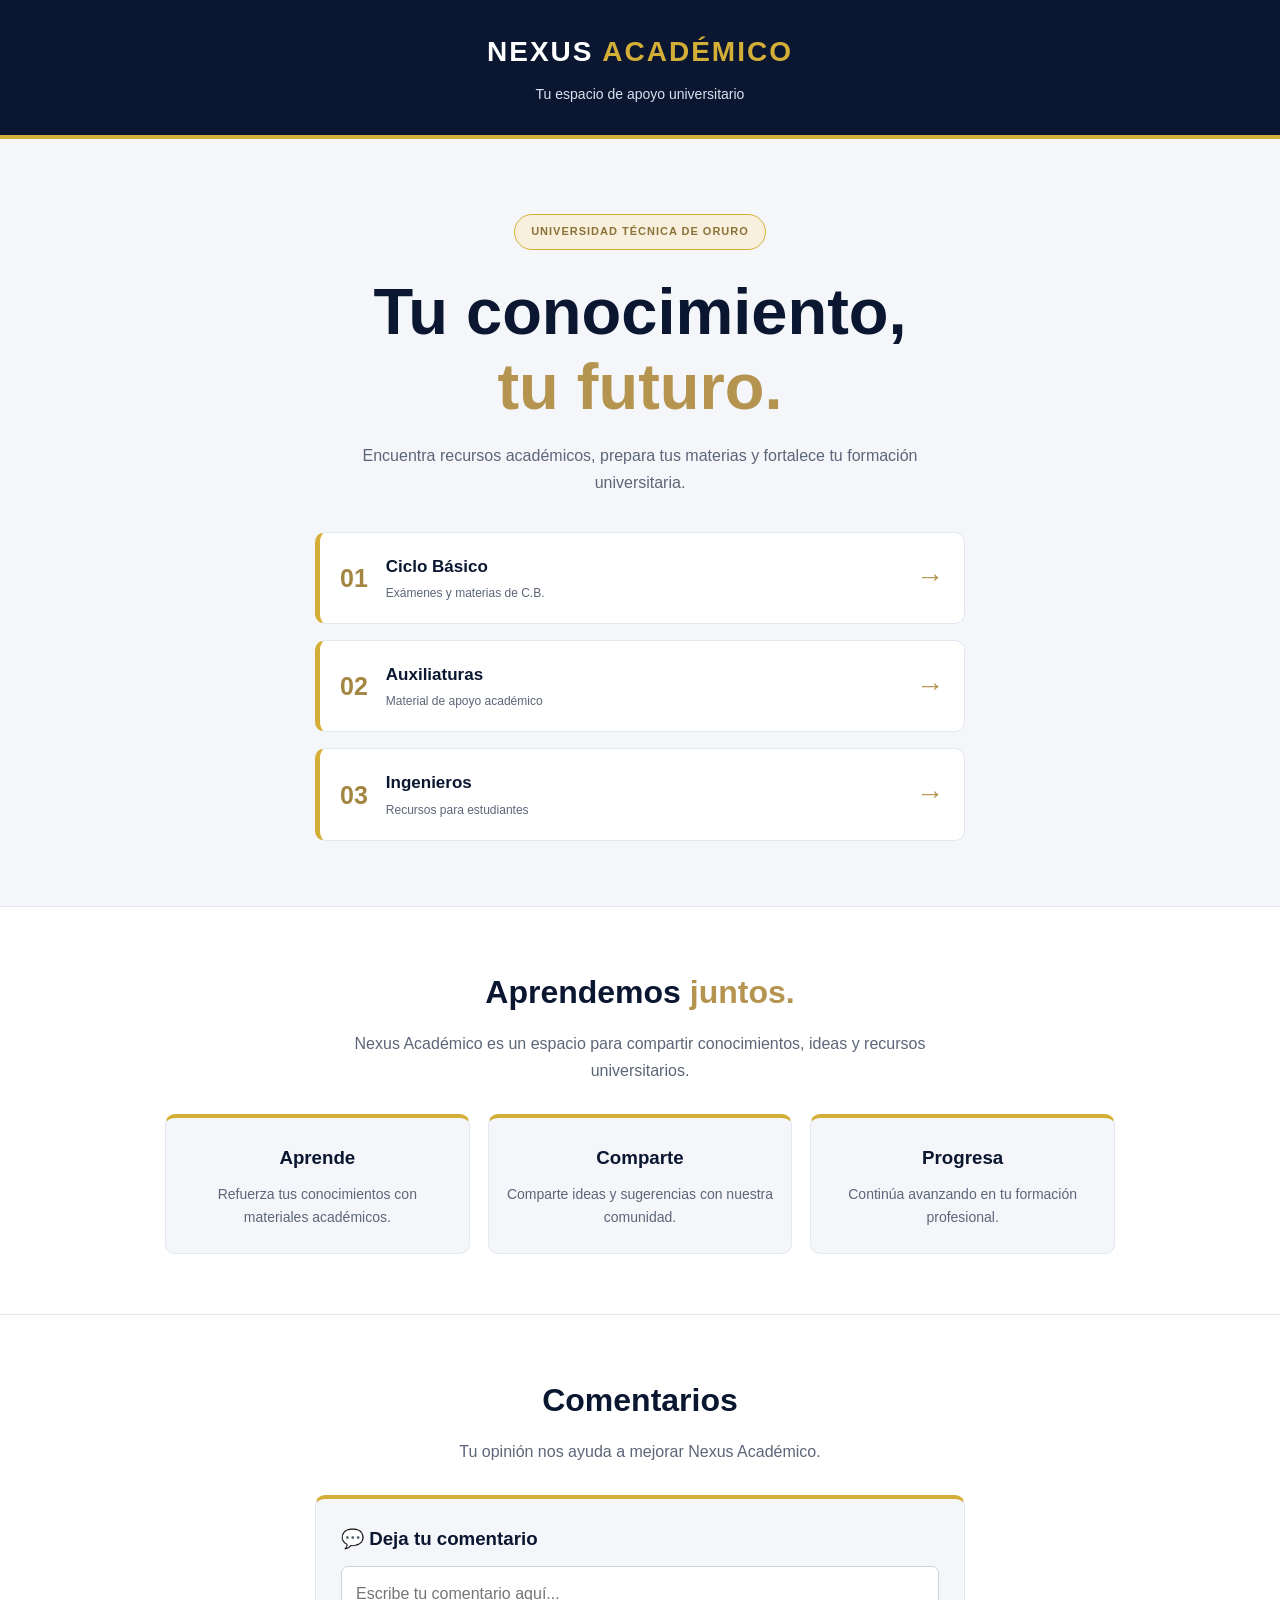
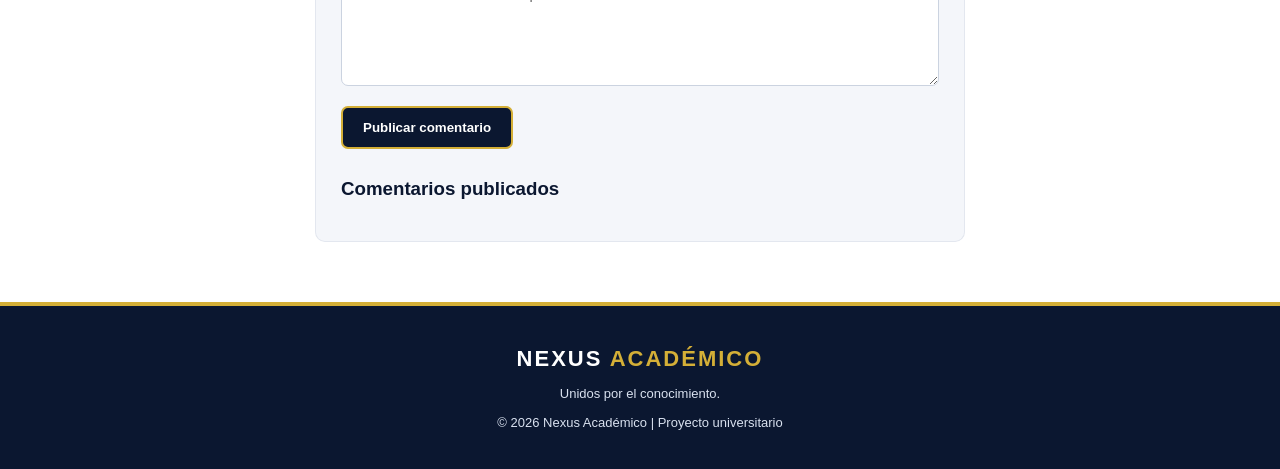
==== commit 3357501c: "Restaurar colores azul marino y dorado del inicio" ====
--- a/index.html
+++ b/index.html
@@ -6,14 +6,317 @@
     <meta name="viewport" content="width=device-width, initial-scale=1.0">
     <title>Nexus Académico</title>
     <link rel="stylesheet" href="styles.css">
+
+    <style>
+        :root {
+            --azul: #0b1730;
+            --azul-claro: #10264a;
+            --dorado: #d4af37;
+            --blanco: #ffffff;
+            --fondo: #f4f6fa;
+            --gris: #5c6678;
+        }
+
+        * {
+            margin: 0;
+            padding: 0;
+            box-sizing: border-box;
+        }
+
+        body {
+            font-family: Arial, Helvetica, sans-serif;
+            background: var(--fondo);
+            color: var(--azul);
+        }
+
+        .encabezado {
+            background: var(--azul);
+            color: var(--blanco);
+            padding: 30px 20px;
+            text-align: center;
+            border-bottom: 4px solid var(--dorado);
+        }
+
+        .logo {
+            display: inline-block;
+            color: var(--blanco);
+            text-decoration: none;
+            font-size: 28px;
+            font-weight: bold;
+            letter-spacing: 2px;
+        }
+
+        .logo span {
+            color: var(--dorado);
+        }
+
+        .encabezado p {
+            margin-top: 8px;
+            color: #d9e1ef;
+        }
+
+        .portada {
+            max-width: 900px;
+            margin: auto;
+            padding: 75px 20px 65px;
+            text-align: center;
+        }
+
+        .etiqueta {
+            display: inline-block;
+            padding: 8px 16px;
+            background: #f8f0dc;
+            color: #8c7139;
+            border: 1px solid var(--dorado);
+            border-radius: 30px;
+            font-size: 11px;
+            font-weight: bold;
+            letter-spacing: 1px;
+        }
+
+        h1 {
+            margin: 25px 0 18px;
+            font-size: clamp(40px, 7vw, 65px);
+            line-height: 1.15;
+            color: var(--azul);
+        }
+
+        h1 span {
+            color: #b4944f;
+        }
+
+        .descripcion {
+            max-width: 570px;
+            margin: 0 auto 35px;
+            color: var(--gris);
+            line-height: 1.7;
+        }
+
+        .menu-principal {
+            display: grid;
+            gap: 16px;
+            max-width: 650px;
+            margin: auto;
+        }
+
+        .boton-menu {
+            display: flex;
+            align-items: center;
+            gap: 18px;
+            padding: 20px;
+            background: var(--blanco);
+            color: var(--azul);
+            text-align: left;
+            text-decoration: none;
+            border: 1px solid #e3e7ef;
+            border-left: 5px solid var(--dorado);
+            border-radius: 10px;
+            transition: 0.25s;
+        }
+
+        .boton-menu:hover {
+            transform: translateY(-3px);
+            border-color: var(--dorado);
+            box-shadow: 0 8px 20px rgba(11, 23, 48, 0.10);
+        }
+
+        .numero {
+            color: #a48643;
+            font-size: 25px;
+            font-weight: bold;
+        }
+
+        .texto-boton {
+            display: flex;
+            flex-direction: column;
+            flex: 1;
+        }
+
+        .texto-boton strong {
+            font-size: 17px;
+        }
+
+        .texto-boton small {
+            margin-top: 4px;
+            color: var(--gris);
+            font-size: 12px;
+        }
+
+        .flecha {
+            color: #b4944f;
+            font-size: 28px;
+            font-weight: bold;
+        }
+
+        .seccion {
+            padding: 60px 20px;
+            text-align: center;
+            background: var(--blanco);
+            border-top: 1px solid #e3e7ef;
+        }
+
+        .seccion h2 {
+            margin-bottom: 12px;
+            font-size: 32px;
+            color: var(--azul);
+        }
+
+        .seccion h2 span {
+            color: #b4944f;
+        }
+
+        .seccion > p {
+            max-width: 600px;
+            margin: 0 auto 25px;
+            color: var(--gris);
+            line-height: 1.7;
+        }
+
+        .materias {
+            display: grid;
+            grid-template-columns: repeat(3, minmax(0, 1fr));
+            gap: 18px;
+            max-width: 950px;
+            margin: 30px auto 0;
+        }
+
+        .tarjeta-materia {
+            padding: 25px 18px;
+            background: var(--fondo);
+            border: 1px solid #e3e7ef;
+            border-top: 4px solid var(--dorado);
+            border-radius: 10px;
+        }
+
+        .tarjeta-materia h3 {
+            margin-bottom: 10px;
+            color: var(--azul);
+        }
+
+        .tarjeta-materia p {
+            color: var(--gris);
+            font-size: 14px;
+        }
+
+        .comentarios {
+            max-width: 650px;
+            margin: 30px auto 0;
+            padding: 25px;
+            text-align: left;
+            background: var(--fondo);
+            border: 1px solid #e3e7ef;
+            border-top: 4px solid var(--dorado);
+            border-radius: 10px;
+        }
+
+        .comentarios h3 {
+            margin-bottom: 12px;
+            color: var(--azul);
+        }
+
+        #mensaje {
+            width: 100%;
+            min-height: 120px;
+            padding: 14px;
+            font: inherit;
+            border: 1px solid #cbd3e0;
+            border-radius: 7px;
+            resize: vertical;
+            outline: none;
+        }
+
+        #mensaje:focus {
+            border-color: var(--dorado);
+        }
+
+        .boton-enviar {
+            margin-top: 12px;
+            padding: 12px 20px;
+            background: var(--azul);
+            color: var(--blanco);
+            border: 2px solid var(--dorado);
+            border-radius: 7px;
+            font-weight: bold;
+            cursor: pointer;
+        }
+
+        .boton-enviar:hover {
+            background: var(--dorado);
+            color: var(--azul);
+        }
+
+        .comentario-publicado {
+            margin-top: 15px;
+            padding: 15px;
+            background: var(--blanco);
+            border: 1px solid #e3e7ef;
+            border-left: 4px solid var(--dorado);
+            border-radius: 7px;
+            overflow-wrap: anywhere;
+        }
+
+        .comentario-publicado p {
+            white-space: pre-wrap;
+        }
+
+        .boton-eliminar {
+            margin-top: 10px;
+            padding: 7px 12px;
+            border: 1px solid #cbd3e0;
+            border-radius: 5px;
+            cursor: pointer;
+        }
+
+        footer {
+            padding: 35px 20px;
+            text-align: center;
+            color: var(--blanco);
+            background: var(--azul);
+            border-top: 4px solid var(--dorado);
+        }
+
+        footer p {
+            margin-top: 8px;
+            color: #d9e1ef;
+            font-size: 13px;
+        }
+
+        footer .logo {
+            font-size: 22px;
+        }
+
+        @media (max-width: 650px) {
+            .portada {
+                padding: 50px 16px;
+            }
+
+            .materias {
+                grid-template-columns: 1fr;
+            }
+
+            .boton-menu {
+                gap: 12px;
+                padding: 16px 12px;
+            }
+
+            .logo {
+                font-size: 22px;
+            }
+
+            .comentarios {
+                padding: 16px;
+            }
+        }
+    </style>
 </head>
+
 <body>
 
     <header class="encabezado">
         <a href="index.html" class="logo">
             NEXUS <span>ACADÉMICO</span>
         </a>
-        <p>Tu espacio de aprendizaje universitario</p>
+        <p>Tu espacio de apoyo universitario</p>
     </header>
 
     <main>
@@ -25,16 +328,17 @@
             </h1>
 
             <p class="descripcion">
-                Encuentra recursos, comparte conocimientos
-                y fortalece tu formación académica.
+                Encuentra recursos académicos, prepara tus materias
+                y fortalece tu formación universitaria.
             </p>
 
             <div class="menu-principal">
+
                 <a href="cb.html" class="boton-menu">
                     <span class="numero">01</span>
                     <span class="texto-boton">
                         <strong>Ciclo Básico</strong>
-                        <small>Material académico de Ciclo Básico</small>
+                        <small>Exámenes y materias de C.B.</small>
                     </span>
                     <span class="flecha">→</span>
                 </a>
@@ -56,90 +360,103 @@
                     </span>
                     <span class="flecha">→</span>
                 </a>
+
             </div>
         </section>
 
         <section class="seccion">
-            <h2>Nuestra comunidad</h2>
+            <h2>Aprendemos <span>juntos.</span></h2>
             <p>
-                Un espacio para aprender, compartir y crecer juntos.
+                Nexus Académico es un espacio para compartir
+                conocimientos, ideas y recursos universitarios.
             </p>
 
             <div class="materias">
                 <div class="tarjeta-materia">
                     <h3>Aprende</h3>
-                    <p>Refuerza tus conocimientos con recursos académicos.</p>
+                    <p>Refuerza tus conocimientos con materiales académicos.</p>
                 </div>
 
                 <div class="tarjeta-materia">
                     <h3>Comparte</h3>
-                    <p>Intercambia ideas y materiales con otros estudiantes.</p>
+                    <p>Comparte ideas y sugerencias con nuestra comunidad.</p>
                 </div>
 
                 <div class="tarjeta-materia">
                     <h3>Progresa</h3>
-                    <p>Continúa desarrollando tus habilidades profesionales.</p>
+                    <p>Continúa avanzando en tu formación profesional.</p>
                 </div>
             </div>
         </section>
 
         <section class="seccion">
             <h2>Comentarios</h2>
-            <p>Tu opinión nos ayuda a mejorar.</p>
+            <p>Tu opinión nos ayuda a mejorar Nexus Académico.</p>
 
             <div class="comentarios">
-                <textarea id="mensaje"
-                    placeholder="Escribe tu comentario aquí..."
-                    maxlength="500"></textarea>
-
-                <button class="boton-enviar" id="publicar" type="button">
-                    Publicar comentario
-                </button>
-
-                <div id="lista-comentarios"></div>
+                <h3>💬 Deja tu comentario</h3>
+
+                <form id="form-comentarios">
+                    <textarea id="mensaje"
+                        placeholder="Escribe tu comentario aquí..."
+                        maxlength="500"
+                        required></textarea>
+
+                    <button type="submit" class="boton-enviar">
+                        Publicar comentario
+                    </button>
+                </form>
+
+                <div id="lista-comentarios">
+                    <h3 style="margin-top: 25px;">Comentarios publicados</h3>
+                </div>
             </div>
         </section>
     </main>
 
     <footer>
-        <a href="index.html" class="logo logo-footer">
+        <a href="index.html" class="logo">
             NEXUS <span>ACADÉMICO</span>
         </a>
         <p>Unidos por el conocimiento.</p>
-        <p>© 2026 Nexus Académico</p>
-        <p>Universidad Técnica de Oruro</p>
+        <p>© 2026 Nexus Académico | Proyecto universitario</p>
     </footer>
 
     <script>
+        const formulario = document.getElementById("form-comentarios");
         const mensaje = document.getElementById("mensaje");
-        const publicar = document.getElementById("publicar");
         const lista = document.getElementById("lista-comentarios");
 
-        publicar.addEventListener("click", function () {
+        formulario.addEventListener("submit", function(evento) {
+            evento.preventDefault();
+
             const texto = mensaje.value.trim();
 
             if (texto === "") {
-                alert("Escribe un comentario primero.");
+                alert("Escribe un comentario antes de publicar.");
                 return;
             }
 
-            const comentario = document.createElement("div");
-            comentario.className = "comentario-publicado";
+            const tarjeta = document.createElement("div");
+            tarjeta.className = "comentario-publicado";
 
             const contenido = document.createElement("p");
             contenido.textContent = texto;
 
             const eliminar = document.createElement("button");
+            eliminar.type = "button";
+            eliminar.className = "boton-eliminar";
             eliminar.textContent = "Eliminar";
-            eliminar.className = "boton-eliminar";
-
-            eliminar.addEventListener("click", function () {
-                comentario.remove();
+
+            eliminar.addEventListener("click", function() {
+                if (confirm("¿Deseas eliminar este comentario?")) {
+                    tarjeta.remove();
+                }
             });
 
-            comentario.appendChild(contenido);
-            comentario.appendChild(eliminar);
-            lista.prepend(comentario);
+            tarjeta.appendChild(contenido);
+            tarjeta.appendChild(eliminar);
+            lista.appendChild(tarjeta);
 
             mensaje.value = "";
         });
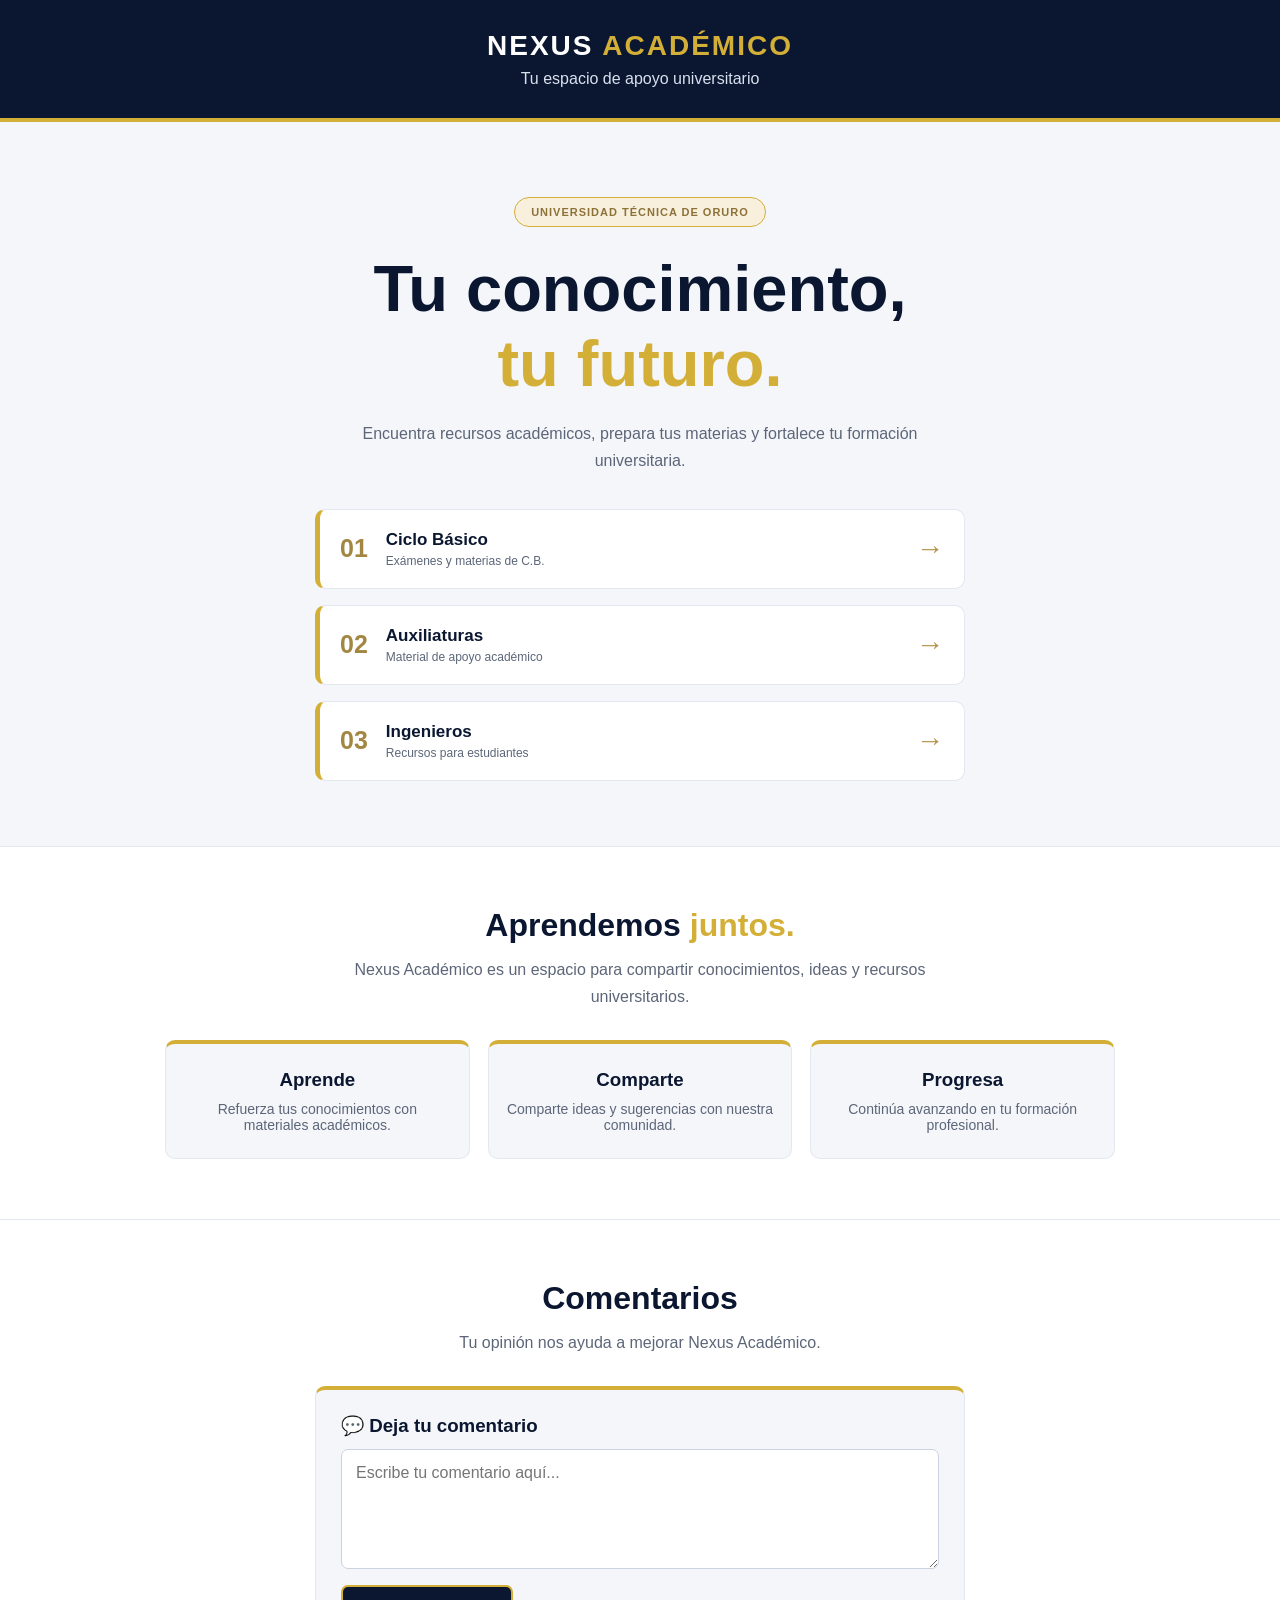
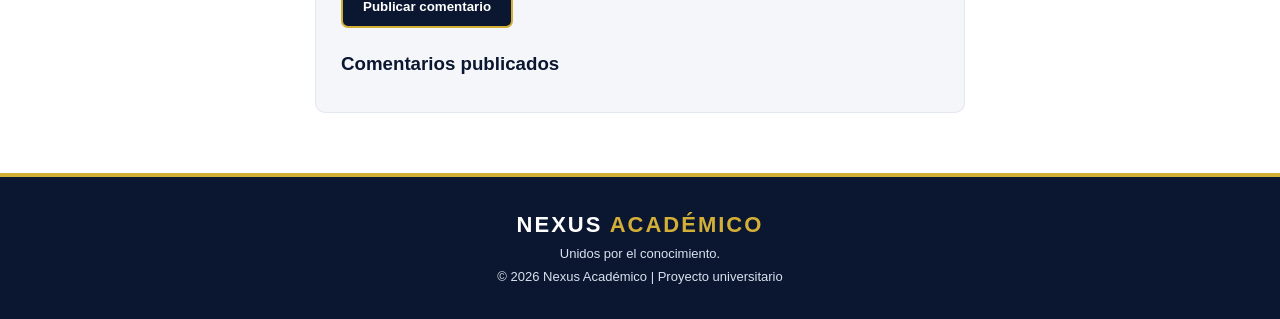
==== commit fdb6de85: "Corrige codigo y rutas de imagenes de Nexus Academico" ====
--- a/index.html
+++ b/index.html
@@ -1,18 +1,14 @@
-
 <!DOCTYPE html>
 <html lang="es">
 <head>
     <meta charset="UTF-8">
     <meta name="viewport" content="width=device-width, initial-scale=1.0">
-    <title>Nexus Académico</title>
-    <link rel="stylesheet" href="styles.css">
+    <title>NEXUS ACADÉMICO</title>
 
     <style>
         :root {
             --azul: #0b1730;
-            --azul-claro: #10264a;
             --dorado: #d4af37;
-            --blanco: #ffffff;
             --fondo: #f4f6fa;
             --gris: #5c6678;
         }
@@ -31,7 +27,7 @@
 
         .encabezado {
             background: var(--azul);
-            color: var(--blanco);
+            color: white;
             padding: 30px 20px;
             text-align: center;
             border-bottom: 4px solid var(--dorado);
@@ -39,14 +35,14 @@
 
         .logo {
             display: inline-block;
-            color: var(--blanco);
+            color: white;
             text-decoration: none;
             font-size: 28px;
             font-weight: bold;
             letter-spacing: 2px;
         }
 
-        .logo span {
+        .logo span, h1 span, .seccion h2 span {
             color: var(--dorado);
         }
 
@@ -78,11 +74,6 @@
             margin: 25px 0 18px;
             font-size: clamp(40px, 7vw, 65px);
             line-height: 1.15;
-            color: var(--azul);
-        }
-
-        h1 span {
-            color: #b4944f;
         }
 
         .descripcion {
@@ -104,7 +95,7 @@
             align-items: center;
             gap: 18px;
             padding: 20px;
-            background: var(--blanco);
+            background: white;
             color: var(--azul);
             text-align: left;
             text-decoration: none;
@@ -117,7 +108,7 @@
         .boton-menu:hover {
             transform: translateY(-3px);
             border-color: var(--dorado);
-            box-shadow: 0 8px 20px rgba(11, 23, 48, 0.10);
+            box-shadow: 0 8px 20px #0b17301a;
         }
 
         .numero {
@@ -151,18 +142,13 @@
         .seccion {
             padding: 60px 20px;
             text-align: center;
-            background: var(--blanco);
+            background: white;
             border-top: 1px solid #e3e7ef;
         }
 
         .seccion h2 {
             margin-bottom: 12px;
             font-size: 32px;
-            color: var(--azul);
-        }
-
-        .seccion h2 span {
-            color: #b4944f;
         }
 
         .seccion > p {
@@ -190,7 +176,6 @@
 
         .tarjeta-materia h3 {
             margin-bottom: 10px;
-            color: var(--azul);
         }
 
         .tarjeta-materia p {
@@ -211,7 +196,6 @@
 
         .comentarios h3 {
             margin-bottom: 12px;
-            color: var(--azul);
         }
 
         #mensaje {
@@ -222,18 +206,13 @@
             border: 1px solid #cbd3e0;
             border-radius: 7px;
             resize: vertical;
-            outline: none;
-        }
-
-        #mensaje:focus {
-            border-color: var(--dorado);
         }
 
         .boton-enviar {
             margin-top: 12px;
             padding: 12px 20px;
             background: var(--azul);
-            color: var(--blanco);
+            color: white;
             border: 2px solid var(--dorado);
             border-radius: 7px;
             font-weight: bold;
@@ -248,7 +227,7 @@
         .comentario-publicado {
             margin-top: 15px;
             padding: 15px;
-            background: var(--blanco);
+            background: white;
             border: 1px solid #e3e7ef;
             border-left: 4px solid var(--dorado);
             border-radius: 7px;
@@ -270,7 +249,7 @@
         footer {
             padding: 35px 20px;
             text-align: center;
-            color: var(--blanco);
+            color: white;
             background: var(--azul);
             border-top: 4px solid var(--dorado);
         }
@@ -313,7 +292,7 @@
 <body>
 
     <header class="encabezado">
-        <a href="index.html" class="logo">
+        <a href="./index.html" class="logo">
             NEXUS <span>ACADÉMICO</span>
         </a>
         <p>Tu espacio de apoyo universitario</p>
@@ -334,7 +313,7 @@
 
             <div class="menu-principal">
 
-                <a href="cb.html" class="boton-menu">
+                <a href="./cb.html" class="boton-menu">
                     <span class="numero">01</span>
                     <span class="texto-boton">
                         <strong>Ciclo Básico</strong>
@@ -343,7 +322,7 @@
                     <span class="flecha">→</span>
                 </a>
 
-                <a href="auxiliaturas.html" class="boton-menu">
+                <a href="./auxiliaturas.html" class="boton-menu">
                     <span class="numero">02</span>
                     <span class="texto-boton">
                         <strong>Auxiliaturas</strong>
@@ -352,7 +331,7 @@
                     <span class="flecha">→</span>
                 </a>
 
-                <a href="ingenieros.html" class="boton-menu">
+                <a href="./ingenieros.html" class="boton-menu">
                     <span class="numero">03</span>
                     <span class="texto-boton">
                         <strong>Ingenieros</strong>
@@ -397,7 +376,8 @@
                 <h3>💬 Deja tu comentario</h3>
 
                 <form id="form-comentarios">
-                    <textarea id="mensaje"
+                    <textarea
+                        id="mensaje"
                         placeholder="Escribe tu comentario aquí..."
                         maxlength="500"
                         required></textarea>
@@ -415,7 +395,7 @@
     </main>
 
     <footer>
-        <a href="index.html" class="logo">
+        <a href="./index.html" class="logo">
             NEXUS <span>ACADÉMICO</span>
         </a>
         <p>Unidos por el conocimiento.</p>
@@ -427,6 +407,61 @@
         const mensaje = document.getElementById("mensaje");
         const lista = document.getElementById("lista-comentarios");
 
+        let comentarios = [];
+
+        try {
+            comentarios = JSON.parse(
+                localStorage.getItem("nexusComentarios") || "[]"
+            );
+
+            if (!Array.isArray(comentarios)) {
+                comentarios = [];
+            }
+        } catch (error) {
+            comentarios = [];
+        }
+
+        function mostrarComentarios() {
+            lista.innerHTML =
+                "<h3 style='margin-top:25px;'>Comentarios publicados</h3>";
+
+            comentarios.forEach(function(texto, indice) {
+                const tarjeta = document.createElement("div");
+                tarjeta.className = "comentario-publicado";
+
+                const contenido = document.createElement("p");
+                contenido.textContent = texto;
+
+                const eliminar = document.createElement("button");
+                eliminar.type = "button";
+                eliminar.className = "boton-eliminar";
+                eliminar.textContent = "Eliminar";
+
+                eliminar.addEventListener("click", function() {
+                    if (confirm("¿Deseas eliminar este comentario?")) {
+                        comentarios.splice(indice, 1);
+                        guardarComentarios();
+                        mostrarComentarios();
+                    }
+                });
+
+                tarjeta.appendChild(contenido);
+                tarjeta.appendChild(eliminar);
+                lista.appendChild(tarjeta);
+            });
+        }
+
+        function guardarComentarios() {
+            try {
+                localStorage.setItem(
+                    "nexusComentarios",
+                    JSON.stringify(comentarios)
+                );
+            } catch (error) {
+                alert("No se pudieron guardar los comentarios en este navegador.");
+            }
+        }
+
         formulario.addEventListener("submit", function(evento) {
             evento.preventDefault();
 
@@ -437,30 +472,14 @@
                 return;
             }
 
-            const tarjeta = document.createElement("div");
-            tarjeta.className = "comentario-publicado";
-
-            const contenido = document.createElement("p");
-            contenido.textContent = texto;
-
-            const eliminar = document.createElement("button");
-            eliminar.type = "button";
-            eliminar.className = "boton-eliminar";
-            eliminar.textContent = "Eliminar";
-
-            eliminar.addEventListener("click", function() {
-                if (confirm("¿Deseas eliminar este comentario?")) {
-                    tarjeta.remove();
-                }
-            });
-
-            tarjeta.appendChild(contenido);
-            tarjeta.appendChild(eliminar);
-            lista.appendChild(tarjeta);
-
+            comentarios.push(texto);
+            guardarComentarios();
+            mostrarComentarios();
             mensaje.value = "";
         });
+
+        mostrarComentarios();
     </script>
 
 </body>
-</html>
+</html>
